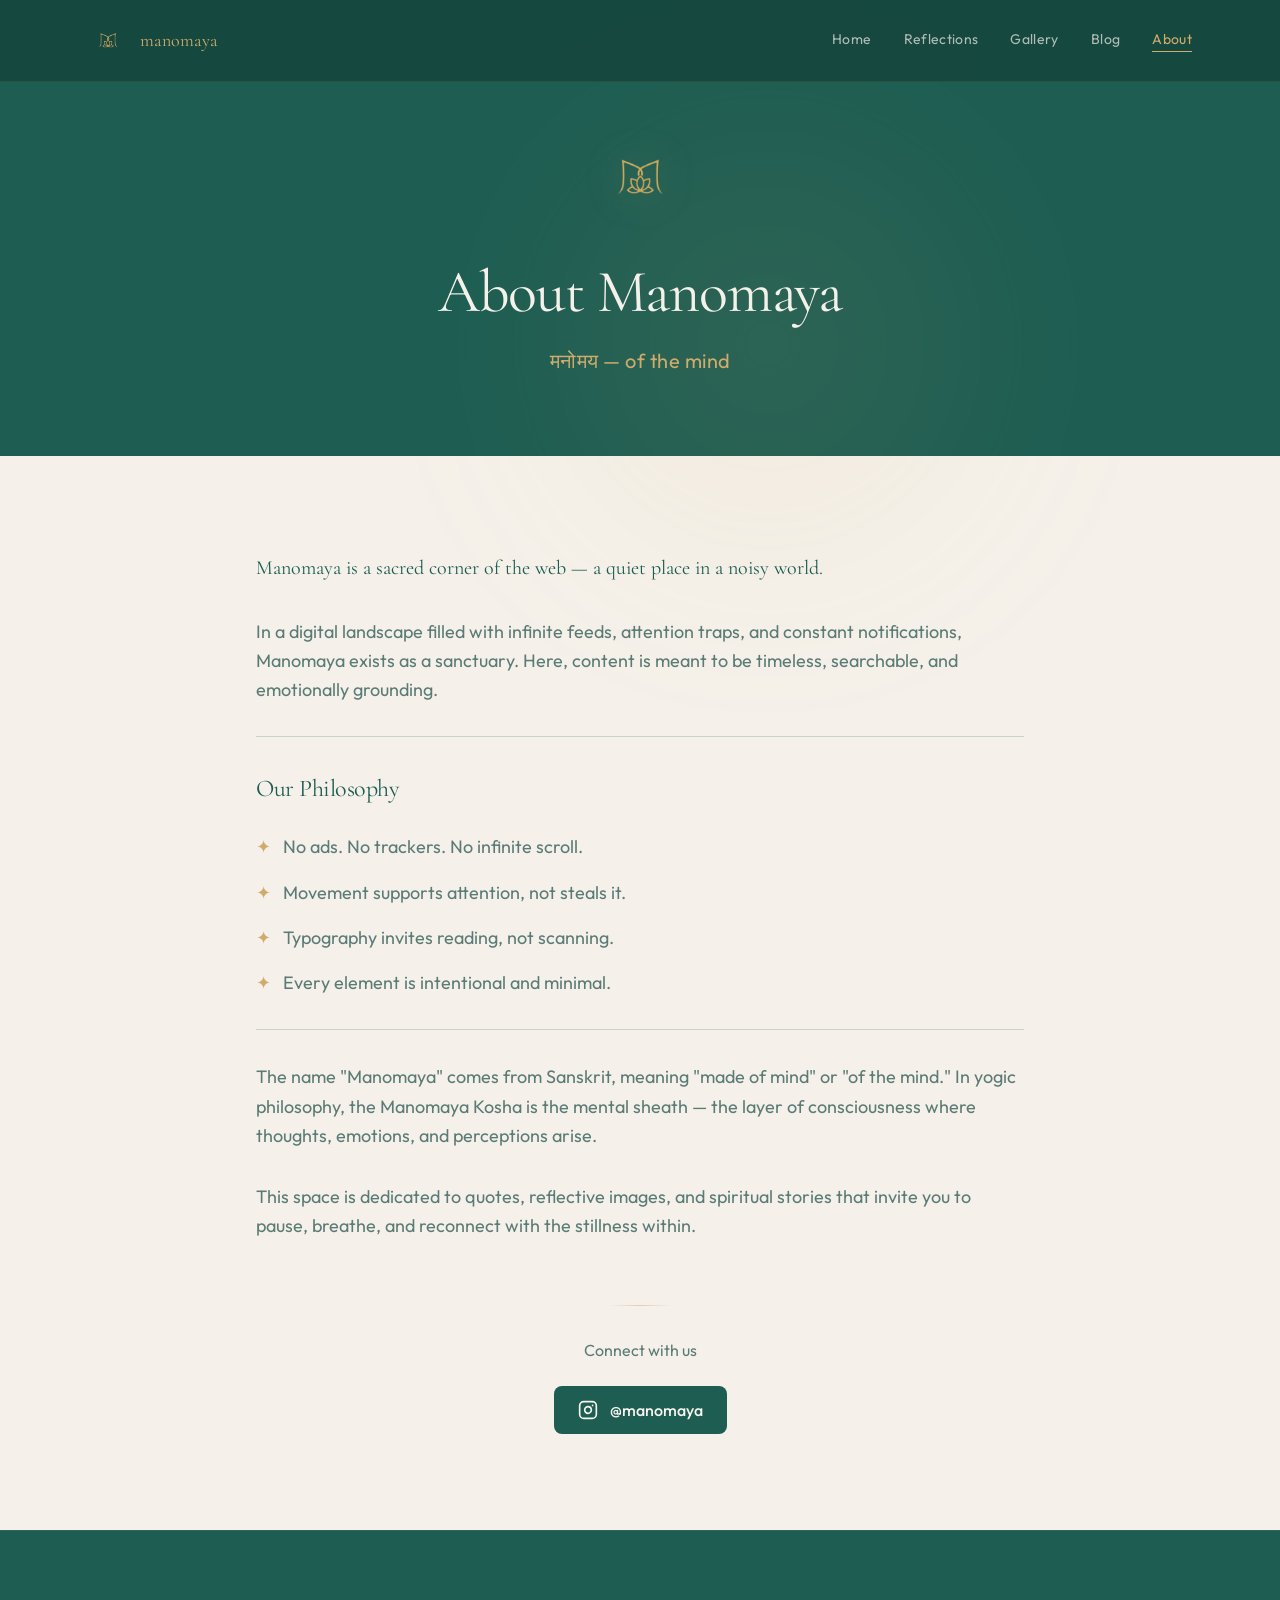
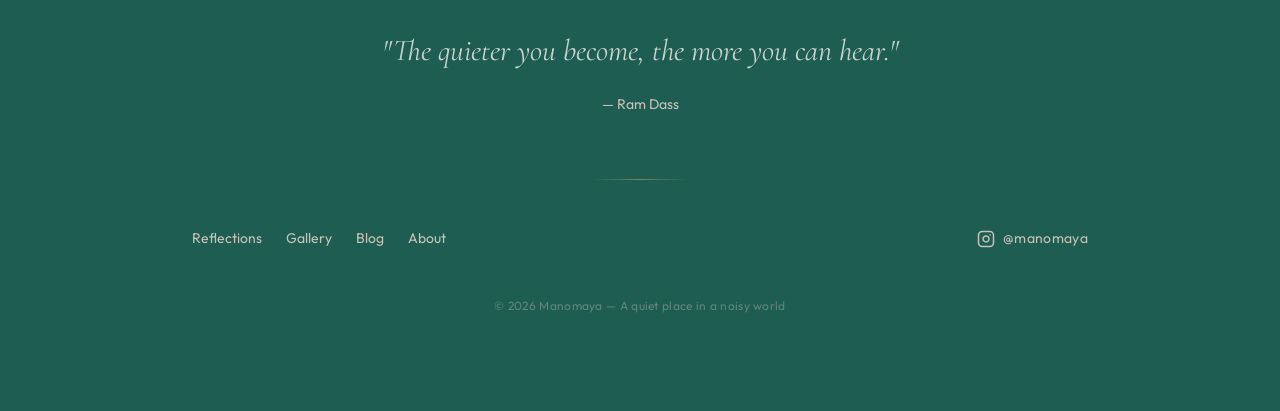
==== about.html @ 0f899a5e "first commit" ====
<!DOCTYPE html>
<html lang="en">
<head>
    <meta charset="UTF-8">
    <meta name="viewport" content="width=device-width, initial-scale=1.0">
    <title>About Manomaya — Spiritual Wisdom & Mindfulness</title>
    <meta name="description" content="Learn about Manomaya, a sacred digital sanctuary for spiritual quotes, mindfulness practices, and contemplative wisdom. No ads, no trackers — just stillness and inner peace.">
    <meta name="keywords" content="about manomaya, spiritual sanctuary, contemplative wisdom, ad-free blog, minimalism, digital sanctuary">
    <meta name="robots" content="index, follow">
    <link rel="canonical" href="https://manomaya.lovable.app/about.html">

    <meta property="og:title" content="About Manomaya — Spiritual Wisdom & Mindfulness">
    <meta property="og:description" content="Learn about Manomaya, a sacred digital sanctuary for spiritual quotes, mindfulness practices, and contemplative wisdom.">
    <meta property="og:type" content="article">
    <meta property="og:url" content="https://manomaya.lovable.app/about.html">
    <meta property="og:image" content="https://manomaya.lovable.app/assets/gallery-5.jpg">
    <meta name="twitter:card" content="summary_large_image">
    <link rel="stylesheet" href="style.css">
    
    <!-- Preload core fonts for performance -->
    <link rel="preload" href="https://fonts.googleapis.com/css2?family=Cormorant+Garamond:ital,wght@0,400;0,500;1,400;1,500&family=Outfit:wght@300;400;500&display=swap" as="style">
    <!-- Google Fonts -->
    <link rel="preconnect" href="https://fonts.googleapis.com">
    <link rel="preconnect" href="https://fonts.gstatic.com" crossorigin>
    <link href="https://fonts.googleapis.com/css2?family=Cormorant+Garamond:ital,wght@0,300;0,400;0,500;0,600;1,300;1,400;1,500&family=Outfit:wght@300;400;500&display=swap" rel="stylesheet">
</head>
<body>
    <!-- Navbar -->
    <nav class="navbar">
        <div class="nav-container">
            <a href="index.html" class="logo-link group">
                <img src="assets/manomaya-logo.png" alt="Manomaya Logo" class="logo-img" fetchpriority="high">
                <span class="logo-text">manomaya</span>
            </a>
            
            <div class="desktop-nav">
                <a href="index.html" class="nav-link">Home</a>
                <a href="reflections.html" class="nav-link">Reflections</a>
                <a href="gallery.html" class="nav-link">Gallery</a>
                <a href="blog.html" class="nav-link">Blog</a>
                <a href="about.html" class="nav-link active">About</a>
            </div>

            <button class="mobile-menu-btn" aria-label="Toggle menu">
                <svg xmlns="http://www.w3.org/2000/svg" width="24" height="24" viewBox="0 0 24 24" fill="none" stroke="currentColor" stroke-width="2" stroke-linecap="round" stroke-linejoin="round" class="menu-icon"><line x1="4" x2="20" y1="12" y2="12"/><line x1="4" x2="20" y1="6" y2="6"/><line x1="4" x2="20" y1="18" y2="18"/></svg>
                <svg xmlns="http://www.w3.org/2000/svg" width="24" height="24" viewBox="0 0 24 24" fill="none" stroke="currentColor" stroke-width="2" stroke-linecap="round" stroke-linejoin="round" class="close-icon hidden"><path d="M18 6 6 18"/><path d="m6 6 12 12"/></svg>
            </button>
        </div>
        
        <!-- Mobile Nav -->
        <div class="mobile-nav">
            <div class="mobile-nav-content">
                <a href="index.html" class="mobile-nav-link">Home</a>
                <a href="reflections.html" class="mobile-nav-link">Reflections</a>
                <a href="gallery.html" class="mobile-nav-link">Gallery</a>
                <a href="blog.html" class="mobile-nav-link">Blog</a>
                <a href="about.html" class="mobile-nav-link active">About</a>
            </div>
        </div>
    </nav>

    <main>
        <!-- Hero - Teal section -->
        <section class="section-teal pt-32 pb-20 px-6 relative overflow-hidden">
            <!-- Background decoration -->
            <div class="absolute inset-0 opacity-10 pointer-events-none">
                <div class="about-hero-glow"></div>
            </div>

            <div class="max-w-4xl mx-auto relative z-10 text-center">
                <div class="fade-in-up">
                    <img src="assets/manomaya-logo.png" alt="Manomaya" class="w-24 h-24 mx-auto glow-soft mb-8 object-contain">
                    <h1 class="text-4xl md-text-6xl font-serif text-foreground mb-6">About Manomaya</h1>
                    <p class="text-xl text-gold font-sans tracking-wide">मनोमय — of the mind</p>
                </div>
            </div>
        </section>

        <!-- Content - Cream section -->
        <section class="section-cream py-24 px-6">
            <div class="max-w-3xl mx-auto scroll-anim">
                <div class="prose text-soft-gray leading-relaxed space-y-8">
                    <p class="text-xl text-teal-deep font-serif">
                        Manomaya is a sacred corner of the web — a quiet place in a noisy world.
                    </p>

                    <p>
                        In a digital landscape filled with infinite feeds, attention traps, and 
                        constant notifications, Manomaya exists as a sanctuary. Here, content is 
                        meant to be timeless, searchable, and emotionally grounding.
                    </p>

                    <div class="py-8 border-y border-teal-20">
                        <h2 class="text-2xl font-serif text-teal-deep mb-6">Our Philosophy</h2>
                        <ul class="space-y-4 text-soft-gray list-none">
                            <li class="flex items-start gap-3">
                                <span class="text-gold">✦</span>
                                <span>No ads. No trackers. No infinite scroll.</span>
                            </li>
                            <li class="flex items-start gap-3">
                                <span class="text-gold">✦</span>
                                <span>Movement supports attention, not steals it.</span>
                            </li>
                            <li class="flex items-start gap-3">
                                <span class="text-gold">✦</span>
                                <span>Typography invites reading, not scanning.</span>
                            </li>
                            <li class="flex items-start gap-3">
                                <span class="text-gold">✦</span>
                                <span>Every element is intentional and minimal.</span>
                            </li>
                        </ul>
                    </div>

                    <p>
                        The name "Manomaya" comes from Sanskrit, meaning "made of mind" or 
                        "of the mind." In yogic philosophy, the Manomaya Kosha is the mental 
                        sheath — the layer of consciousness where thoughts, emotions, and 
                        perceptions arise.
                    </p>

                    <p>
                        This space is dedicated to quotes, reflective images, and spiritual 
                        stories that invite you to pause, breathe, and reconnect with the 
                        stillness within.
                    </p>
                </div>

                <!-- Instagram CTA -->
                <div class="mt-16 text-center scroll-anim">
                    <div class="divider-gold w-16 mx-auto mb-8"></div>
                    <p class="text-soft-gray mb-6">Connect with us</p>
                    <a href="https://www.instagram.com/manomaya/" target="_blank" class="instagram-btn">
                        <svg xmlns="http://www.w3.org/2000/svg" width="20" height="20" viewBox="0 0 24 24" fill="none" stroke="currentColor" stroke-width="2" stroke-linecap="round" stroke-linejoin="round"><rect width="20" height="20" x="2" y="2" rx="5" ry="5"/><path d="M16 11.37A4 4 0 1 1 12.63 8 4 4 0 0 1 16 11.37z"/><line x1="17.5" x2="17.51" y1="6.5" y2="6.5"/></svg>
                        <span>@manomaya</span>
                    </a>
                </div>
            </div>
        </section>
    </main>

    <!-- Footer -->
    <footer class="footer py-24 px-6">
        <div class="max-w-4xl mx-auto">
            <div class="footer-quote-section mb-16 text-center scroll-anim">
                <blockquote class="footer-quote mb-4">"The quieter you become, the more you can hear."</blockquote>
                <cite class="footer-cite">— Ram Dass</cite>
            </div>

            <div class="divider-gold w-24 mx-auto mb-12"></div>

            <div class="footer-links-section scroll-anim flex-between mb-12">
                <div class="footer-nav">
                    <a href="reflections.html" class="footer-link">Reflections</a>
                    <a href="gallery.html" class="footer-link">Gallery</a>
                    <a href="blog.html" class="footer-link">Blog</a>
                    <a href="about.html" class="footer-link">About</a>
                </div>

                <a href="https://www.instagram.com/manomaya/" target="_blank" class="footer-social group">
                    <svg xmlns="http://www.w3.org/2000/svg" width="18" height="18" viewBox="0 0 24 24" fill="none" stroke="currentColor" stroke-width="2" stroke-linecap="round" stroke-linejoin="round"><rect width="20" height="20" x="2" y="2" rx="5" ry="5"/><path d="M16 11.37A4 4 0 1 1 12.63 8 4 4 0 0 1 16 11.37z"/><line x1="17.5" x2="17.51" y1="6.5" y2="6.5"/></svg>
                    <span>@manomaya</span>
                </a>
            </div>

            <p class="footer-copyright text-center scroll-anim">
                © <span id="currentYear"></span> Manomaya — A quiet place in a noisy world
            </p>
        </div>
    </footer>

    <script src="script.js" defer></script>
</body>
</html>
---- style.css ----
:root {
  /* Core Colors */
  --teal-deep: hsl(170, 52%, 24%);
  --teal-darker: hsl(170, 52%, 18%);
  
  --gold: hsl(38, 52%, 62%);
  
  --background: hsl(170, 52%, 24%);
  --foreground: hsl(40, 30%, 94%);
  
  --muted-foreground: hsl(40, 15%, 75%);
  --soft-gray: hsl(170, 15%, 42%);
  
  --cream: hsl(40, 40%, 95%);
  --cream-warm: hsl(35, 35%, 94%);
  
  --border-gold-10: hsla(38, 52%, 62%, 0.1);
  --border-gold-20: hsla(38, 52%, 62%, 0.2);
  --border-gold-30: hsla(38, 52%, 62%, 0.3);

  /* Typography */
  --font-serif: 'Cormorant Garamond', Georgia, serif;
  --font-sans: 'Outfit', system-ui, sans-serif;
  
  /* Shadows */
  --shadow-glow: 0 0 80px -20px hsla(38, 52%, 62%, 0.4);
}

* {
  box-sizing: border-box;
  margin: 0;
  padding: 0;
}

html {
  scroll-behavior: smooth;
}

body {
  background-color: var(--background);
  color: var(--foreground);
  font-family: var(--font-sans);
  -webkit-font-smoothing: antialiased;
  line-height: 1.5;
  overflow-x: hidden;
}

a {
  text-decoration: none;
  color: inherit;
}

h1, h2, h3, h4, h5, h6 {
  font-family: var(--font-serif);
  font-weight: 400;
  letter-spacing: -0.02em;
}

::selection {
  background: hsla(38, 52%, 62%, 0.35);
  color: var(--foreground);
}

/* Utilities */
.hidden { display: none !important; }
.py-24 { padding-top: 6rem; padding-bottom: 6rem; }
.py-20 { padding-top: 5rem; padding-bottom: 5rem; }
.px-6 { padding-left: 1.5rem; padding-right: 1.5rem; }
.mx-auto { margin-left: auto; margin-right: auto; }
.mt-2 { margin-top: 0.5rem; }
.mt-4 { margin-top: 1rem; }
.mb-2 { margin-bottom: 0.5rem; }
.mb-3 { margin-bottom: 0.75rem; }
.mb-4 { margin-bottom: 1rem; }
.mb-6 { margin-bottom: 1.5rem; }
.mb-8 { margin-bottom: 2rem; }
.mb-10 { margin-bottom: 2.5rem; }
.mb-12 { margin-bottom: 3rem; }
.mb-16 { margin-bottom: 4rem; }
.my-16 { margin-top: 4rem; margin-bottom: 4rem; }
.mx-2 { margin-left: 0.5rem; margin-right: 0.5rem; }
.max-w-3xl { max-width: 48rem; }
.max-w-4xl { max-width: 56rem; }
.max-w-5xl { max-width: 64rem; }
.text-center { text-align: center; }
.text-justify { text-align: justify; }
.w-8 { width: 2rem; }
.w-24 { width: 6rem; }
.w-full { width: 100%; }

.text-4xl { font-size: 2.25rem; line-height: 2.5rem; }
.text-muted-foreground { color: var(--muted-foreground); }
@media (min-width: 768px) {
  .text-4xl { font-size: 3rem; line-height: 1.1; }
  .md-text-5xl { font-size: 3rem; line-height: 1.1; }
}

/* Flex Layout Utilities */
.flex { display: flex; }
.flex-col { display: flex; flex-direction: column; }
.sm-flex-row { display: flex; flex-direction: column; }
@media (min-width: 640px) {
  .sm-flex-row { flex-direction: row; }
}
.gap-2 { gap: 0.5rem; }
.gap-4 { gap: 1rem; }
.gap-6 { gap: 1.5rem; }
.gap-8 { gap: 2rem; }
.flex-1 { flex: 1 1 0%; }
.items-center { align-items: center; }
.justify-between { justify-content: space-between; }
.justify-center { justify-content: center; }

/* Navigation */
.navbar {
  position: fixed;
  top: 0; left: 0; right: 0;
  z-index: 50;
  background-color: hsla(170, 52%, 18%, 0.9);
  backdrop-filter: blur(12px);
  -webkit-backdrop-filter: blur(12px);
  border-bottom: 1px solid var(--border-gold-10);
  transition: transform 0.3s ease;
}

.nav-container {
  max-width: 72rem;
  margin: 0 auto;
  padding: 0 1.5rem;
  height: 4rem;
  display: flex;
  align-items: center;
  justify-content: space-between;
}
@media (min-width: 768px) {
  .nav-container { height: 5rem; }
}

.logo-link {
  display: flex;
  align-items: center;
  gap: 0.75rem;
}

.logo-link:hover .logo-img {
  transform: scale(1.05);
}

.logo-img {
  width: 2.5rem;
  height: 2.5rem;
  object-fit: contain;
  transition: transform 0.5s ease;
}

.logo-text {
  font-size: 1.125rem;
  font-family: var(--font-serif);
  color: var(--gold);
  display: none;
}
@media (min-width: 640px) {
  .logo-text { display: block; }
}

.desktop-nav {
  display: none;
  align-items: center;
  gap: 2rem;
}
@media (min-width: 768px) {
  .desktop-nav { display: flex; }
}

.nav-link {
  font-size: 0.875rem;
  letter-spacing: 0.025em;
  color: hsla(40, 30%, 94%, 0.7);
  transition: color 0.3s ease;
  position: relative;
  padding-bottom: 2px;
}

.nav-link:hover, .nav-link.active {
  color: var(--foreground);
}
.nav-link.active {
  color: var(--gold);
}

.nav-link::after {
  content: '';
  position: absolute;
  bottom: 0;
  left: 0;
  width: 100%;
  height: 1px;
  background: var(--gold);
  transform: scaleX(0);
  transform-origin: right;
  transition: transform 0.4s cubic-bezier(0.4, 0, 0.2, 1);
}

.nav-link:hover::after, .nav-link.active::after {
  transform: scaleX(1);
  transform-origin: left;
}

.mobile-menu-btn {
  display: block;
  background: none;
  border: none;
  color: hsla(40, 30%, 94%, 0.8);
  cursor: pointer;
  padding: 0.5rem;
  transition: color 0.3s ease;
}
.mobile-menu-btn:hover { color: var(--gold); }
@media (min-width: 768px) {
  .mobile-menu-btn { display: none; }
}

.mobile-nav {
  background-color: hsla(170, 52%, 18%, 0.95);
  backdrop-filter: blur(12px);
  -webkit-backdrop-filter: blur(12px);
  border-top: 1px solid var(--border-gold-10);
  overflow: hidden;
  transition: max-height 0.4s cubic-bezier(0.4, 0, 0.2, 1), opacity 0.3s ease;
  max-height: 0;
  opacity: 0;
}
.mobile-nav.open {
  max-height: 400px;
  opacity: 1;
}

.mobile-nav-content {
  padding: 1.5rem;
  display: flex;
  flex-direction: column;
  gap: 1rem;
}

.mobile-nav-link {
  font-family: var(--font-serif);
  font-size: 1.125rem;
  color: hsla(40, 30%, 94%, 0.7);
  transition: color 0.3s ease, transform 0.3s ease;
  display: block;
  transform: translateX(-10px);
  opacity: 0;
}
.mobile-nav.open .mobile-nav-link {
  transform: translateX(0);
  opacity: 1;
}
.mobile-nav-link.active { color: var(--gold); }

/* Stagger transition delays for mobile links */
.mobile-nav.open .mobile-nav-link:nth-child(1) { transition-delay: 0.1s; }
.mobile-nav.open .mobile-nav-link:nth-child(2) { transition-delay: 0.15s; }
.mobile-nav.open .mobile-nav-link:nth-child(3) { transition-delay: 0.2s; }
.mobile-nav.open .mobile-nav-link:nth-child(4) { transition-delay: 0.25s; }
.mobile-nav.open .mobile-nav-link:nth-child(5) { transition-delay: 0.3s; }

/* Hero Section */
.hero {
  min-height: 100vh;
  display: flex;
  flex-direction: column;
  align-items: center;
  justify-content: center;
  padding: 5rem 1.5rem 4rem;
  position: relative;
  overflow: hidden;
}

.hero-bg {
  position: absolute;
  inset: 0;
  background: linear-gradient(to bottom, var(--teal-darker), var(--background), var(--background));
  pointer-events: none;
}

.hero-orb {
  position: absolute;
  top: 33.333%; left: 50%;
  transform: translate(-50%, -50%);
  width: 600px; height: 600px;
  border-radius: 50%;
  background: radial-gradient(circle, hsla(38, 52%, 62%, 0.3) 0%, transparent 70%);
  filter: blur(100px);
  pointer-events: none;
  opacity: 0;
}

.hero-content {
  position: relative;
  z-index: 10;
  text-align: center;
  max-width: 48rem;
  width: 100%;
}

.hero-logo-container {
  position: relative;
  margin-bottom: 2.5rem;
}

.hero-logo-glow {
  position: absolute;
  inset: 0;
  filter: blur(24px);
  opacity: 0.3;
  background-color: var(--gold);
  border-radius: 50%;
  transform: scale(1.25);
  animation: pulse-glow 3s infinite alternate;
}
@keyframes pulse-glow {
  0% { transform: scale(1.2); opacity: 0.2; }
  100% { transform: scale(1.3); opacity: 0.4; }
}

.hero-logo-wrapper {
  position: relative;
  width: 9rem; height: 9rem;
  margin: 0 auto;
  border-radius: 50%;
  overflow: hidden;
  background-color: hsla(170, 52%, 24%, 0.8);
  backdrop-filter: blur(4px);
  -webkit-backdrop-filter: blur(4px);
  border: 1px solid var(--border-gold-20);
  box-shadow: 0 10px 15px -3px rgba(0,0,0,0.1), 0 4px 6px -2px rgba(0,0,0,0.05);
}
@media (min-width: 768px) {
  .hero-logo-wrapper { width: 12rem; height: 12rem; }
}

.hero-img {
  width: 100%; height: 100%;
  object-fit: cover;
}

.float {
  animation: float 8s ease-in-out infinite;
}
@keyframes float {
  0%, 100% { transform: translateY(0); }
  50% { transform: translateY(-12px); }
}

.hero-title {
  font-size: 3rem;
  line-height: 1;
  color: var(--foreground);
  margin-bottom: 1.5rem;
}
@media (min-width: 768px) {
  .hero-title { font-size: 4.5rem; }
}

.hero-tagline {
  font-size: 1.25rem;
  color: var(--gold);
  font-weight: 300;
  letter-spacing: 0.025em;
  margin-bottom: 2rem;
}
@media (min-width: 768px) {
  .hero-tagline { font-size: 1.5rem; }
}

.hero-desc {
  color: var(--muted-foreground);
  line-height: 1.625;
  max-width: 36rem;
  margin: 0 auto 3rem;
}

.divider-gold {
  background: linear-gradient(90deg, transparent, hsla(38, 52%, 62%, 0.5), transparent);
  height: 1px;
  transform-origin: center;
}

.hero-sanskrit {
  font-size: 0.875rem;
  letter-spacing: 0.2em;
  color: hsla(38, 52%, 62%, 0.6);
  text-transform: uppercase;
  font-family: var(--font-sans);
}

.scroll-indicator {
  position: absolute;
  bottom: 2rem;
  left: 50%;
  transform: translateX(-50%);
}

.scroll-bounce {
  display: flex;
  flex-direction: column;
  align-items: center;
  gap: 0.5rem;
  animation: bounce 2.5s infinite ease-in-out;
}
@keyframes bounce {
  0%, 100% { transform: translateY(0); }
  50% { transform: translateY(10px); }
}

.scroll-text {
  font-size: 0.75rem;
  letter-spacing: 0.1em;
  color: hsla(40, 15%, 75%, 0.6);
  text-transform: uppercase;
}
.scroll-line {
  width: 1px; height: 2.5rem;
  background: linear-gradient(to bottom, hsla(38, 52%, 62%, 0.4), transparent);
}

/* Daily Reflection Section */
.section-teal {
  background-color: var(--teal-deep);
  color: var(--foreground);
}

.reflection-header {
  display: flex;
  align-items: center;
  justify-content: center;
  gap: 0.5rem;
}

.sparkle {
  color: hsla(38, 52%, 62%, 0.6);
}

.reflection-label {
  font-size: 0.75rem;
  text-transform: uppercase;
  letter-spacing: 0.1em;
  color: hsla(38, 52%, 62%, 0.6);
}

.reflection-quote {
  font-family: var(--font-serif);
  font-size: 1.5rem;
  color: var(--foreground);
  line-height: 1.625;
  font-style: italic;
}
@media (min-width: 768px) {
  .reflection-quote { font-size: 2.25rem; }
}

.reflection-desc {
  color: var(--muted-foreground);
  line-height: 1.625;
  max-width: 36rem;
  margin-left: auto;
  margin-right: auto;
}

.reflection-author {
  display: flex;
  align-items: center;
  justify-content: center;
  gap: 1rem;
}

.divider-gold-solid {
  background-color: hsla(38, 52%, 62%, 0.4);
  height: 1px;
}

.author-name {
  color: var(--gold);
  font-size: 0.875rem;
  font-weight: 500;
}

/* Featured Content */
.section-cream {
  background-color: var(--cream-warm);
  color: hsla(0, 0%, 17%, 1);
}

.featured-title {
  font-size: 2.25rem;
  color: var(--teal-deep);
  font-family: var(--font-serif);
}
@media (min-width: 768px) {
  .featured-title { font-size: 3rem; }
}

.featured-desc {
  color: var(--soft-gray);
  max-width: 36rem;
  margin: 0 auto;
}

.grid-3 {
  display: grid;
  gap: 1.5rem;
}
@media (min-width: 768px) {
  .grid-3 {
    grid-template-columns: repeat(3, minmax(0, 1fr));
    gap: 2rem;
  }
}

.feature-card-link {
  display: block;
  height: 100%;
}

.feature-card {
  height: 100%;
  padding: 2rem;
  background-color: var(--cream);
  border: 1px solid hsla(170, 52%, 24%, 0.1);
  border-radius: 0.5rem;
  transition: all 0.5s cubic-bezier(0.4, 0, 0.2, 1);
}
@media (min-width: 768px) {
  .feature-card { padding: 2.5rem; }
}

.feature-card-link:hover .feature-card {
  border-color: hsla(38, 52%, 62%, 0.3);
  box-shadow: 0 10px 15px -3px rgba(0,0,0,0.1);
  transform: translateY(-4px);
}

.feature-icon {
  font-size: 2.25rem;
  display: block;
}

.feature-card-title {
  font-size: 1.5rem;
  color: var(--teal-deep);
  transition: color 0.3s ease;
  font-family: var(--font-serif);
}
.feature-card-link:hover .feature-card-title {
  color: var(--gold);
}

.feature-card-desc {
  color: var(--soft-gray);
  line-height: 1.625;
}

.feature-card-action {
  display: inline-flex;
  align-items: center;
  gap: 0.5rem;
  font-size: 0.875rem;
  color: hsla(170, 52%, 24%, 0.7);
  transition: color 0.3s ease;
}

.feature-card-link:hover .feature-card-action {
  color: var(--gold);
}

.arrow-icon {
  transition: transform 0.3s ease;
}
.feature-card-link:hover .arrow-icon {
  transform: translateX(4px);
}

/* Footer */
.footer {
  background-color: var(--teal-deep);
  border-top-color: var(--border-gold-10);
  border-top-width: 1px;
  border-top-style: solid;
}

.footer-quote {
  font-family: var(--font-serif);
  font-size: 1.5rem;
  color: hsla(40, 30%, 94%, 0.8);
  font-style: italic;
  line-height: 1.625;
}
@media (min-width: 768px) {
  .footer-quote { font-size: 1.875rem; }
}

.footer-cite {
  color: var(--muted-foreground);
  font-size: 0.875rem;
  font-style: normal;
}

.flex-between {
  display: flex;
  flex-direction: column;
  align-items: center;
  justify-content: space-between;
  gap: 2rem;
}
@media (min-width: 768px) {
  .flex-between { flex-direction: row; }
}

.footer-nav {
  display: flex;
  flex-wrap: wrap;
  justify-content: center;
  gap: 1.5rem;
}

.footer-link {
  font-size: 0.875rem;
  color: var(--muted-foreground);
  transition: color 0.3s ease;
}
.footer-link:hover { color: var(--gold); }

.footer-social {
  display: inline-flex;
  align-items: center;
  gap: 0.5rem;
  color: var(--muted-foreground);
  transition: color 0.3s ease;
  font-size: 0.875rem;
  letter-spacing: 0.025em;
}
.footer-social:hover { color: var(--gold); }

.footer-copyright {
  font-size: 0.75rem;
  color: hsla(40, 15%, 75%, 0.4);
  letter-spacing: 0.025em;
  margin-top: 3rem;
}

/* Animations */
.fade-in {
  opacity: 0;
  animation: fadeIn 1s ease-out forwards;
}
.hero-orb.fade-in {
  animation: fadeInOrb 2s ease-out forwards;
}

.fade-in-up {
  opacity: 0;
  transform: translateY(20px);
  animation: fadeInUp 1s ease-out forwards;
}
.expand-x {
  transform: scaleX(0);
  animation: expandX 1.2s ease-out forwards;
}

@keyframes fadeIn {
  to { opacity: 1; }
}
@keyframes fadeInOrb {
  to { opacity: 0.15; }
}
@keyframes fadeInUp {
  to { opacity: 1; transform: translateY(0); }
}
@keyframes expandX {
  to { transform: scaleX(1); }
}

/* Scroll Animations */
.scroll-anim {
  opacity: 0;
  transform: translateY(30px);
  transition: opacity 0.8s ease-out, transform 0.8s ease-out;
}
.scroll-anim.in-view {
  opacity: 1;
  transform: translateY(0);
}

.stagger-1 { transition-delay: 0.1s; }
.stagger-2 { transition-delay: 0.25s; }
.stagger-3 { transition-delay: 0.4s; }

/* Feed Styles */
.max-w-750 { max-width: 46.875rem; }
.search-container {
  position: relative;
  display: flex;
  align-items: center;
}
.search-icon {
  position: absolute;
  left: 0.75rem;
  top: 50%;
  transform: translateY(-50%);
  color: var(--muted-foreground);
}
.search-input {
  width: 100%;
  padding: 0.5rem 0.5rem 0.5rem 2.5rem;
  height: 2.5rem;
  border-radius: 0.375rem;
  border: 1px solid var(--border-gold-20);
  background: hsla(170, 52%, 24%, 0.5);
  color: var(--foreground);
  font-family: var(--font-sans);
  font-size: 0.875rem;
  outline: none;
  transition: border-color 0.2s;
}
.search-input:focus { border-color: var(--gold); }
.filter-buttons {
  display: flex;
  gap: 0.5rem;
}
.filter-btn {
  padding: 0.25rem 0.75rem;
  font-size: 0.875rem;
  border-radius: 0.375rem;
  border: 1px solid var(--border-gold-20);
  background: transparent;
  color: var(--foreground);
  cursor: pointer;
  transition: all 0.2s;
  font-family: inherit;
}
.filter-btn.active, .filter-btn:hover {
  background: var(--foreground);
  color: var(--teal-deep);
}

.feed-card {
  background-color: hsla(170, 50%, 20%, 0.4);
  border: 1px solid var(--border-gold-10);
  border-radius: 0.75rem;
  padding: 1.25rem;
}
@media (min-width: 768px) { .feed-card { padding: 2rem; } }
.max-w-700 { max-width: 43.75rem; margin: 0 auto; }
.feed-label {
  font-size: 0.6875rem;
  text-transform: uppercase;
  letter-spacing: 0.15em;
  color: hsla(40, 15%, 75%, 0.5);
  font-weight: 500;
}
.feed-title {
  font-family: var(--font-serif);
  font-size: 1.25rem;
  color: var(--foreground);
  line-height: 1.25;
}
@media (min-width: 768px) { .feed-title { font-size: 1.5rem; } }
.feed-quote { font-size: 0.875rem; }
@media (min-width: 768px) { .feed-quote { font-size: 1rem; } }
.feed-body {
  color: hsla(40, 30%, 94%, 0.8);
  font-size: 0.9375rem;
  line-height: 1.7;
}
.feed-footer { border-top: 1px solid var(--border-gold-10); display: flex; justify-content: space-between; align-items: center; }
.action-btn { background: none; border: none; cursor: pointer; display: flex; align-items: center; justify-content: center; width: 1.75rem; height: 1.75rem; border-radius: 0.375rem; transition: background 0.2s, color 0.2s; }
.action-btn:hover { background: hsla(170, 50%, 20%, 0.6); color: var(--foreground); }

/* Gallery Styles */
.gallery-grid {
  display: grid;
  gap: 1.5rem;
}
@media (min-width: 640px) {
  .gallery-grid { grid-template-columns: repeat(2, minmax(0, 1fr)); gap: 2rem; }
}
.gallery-item { cursor: pointer; }
.gallery-card {
  position: relative;
  overflow: hidden;
  border-radius: 0.5rem;
  box-shadow: 0 4px 24px -8px rgba(0, 0, 0, 0.3);
}
.gallery-img {
  width: 100%;
  aspect-ratio: 1 / 1;
  object-fit: cover;
  transition: transform 0.7s ease;
}
.gallery-card:hover .gallery-img { transform: scale(1.05); }
.gallery-overlay {
  position: absolute;
  inset: 0;
  background: linear-gradient(to top, hsla(170, 52%, 18%, 0.8), transparent, transparent);
  opacity: 0;
  transition: opacity 0.5s ease;
}
.gallery-card:hover .gallery-overlay { opacity: 1; }
.gallery-caption-container {
  position: absolute;
  bottom: 0; left: 0; right: 0;
  padding: 1.5rem;
  transform: translateY(1rem);
  opacity: 0;
  transition: transform 0.5s ease, opacity 0.5s ease;
}
.gallery-card:hover .gallery-caption-container {
  transform: translateY(0);
  opacity: 1;
}
.gallery-caption {
  color: var(--cream);
  font-size: 0.875rem;
  font-weight: 300;
  letter-spacing: 0.025em;
}

/* Lightbox */
.lightbox {
  position: fixed;
  inset: 0;
  z-index: 50;
  background: hsla(170, 52%, 18%, 0.95);
  backdrop-filter: blur(12px);
  -webkit-backdrop-filter: blur(12px);
  display: flex;
  align-items: center;
  justify-content: center;
  padding: 1.5rem;
  animation: fadeIn 0.3s ease-out;
}
.lightbox-close {
  position: absolute;
  top: 1.5rem;
  right: 1.5rem;
  background: none;
  border: none;
  color: hsla(40, 30%, 94%, 0.6);
  cursor: pointer;
  transition: color 0.3s ease;
  z-index: 60;
}
.lightbox-close:hover { color: var(--gold); }
.lightbox-content {
  max-width: 56rem;
  max-height: 80vh;
  display: flex;
  flex-direction: column;
  animation: scaleIn 0.3s ease-out;
}
.lightbox-content img {
  width: 100%;
  height: 100%;
  max-height: 75vh;
  object-fit: contain;
  border-radius: 0.5rem;
}
.lightbox-caption-text {
  text-align: center;
  color: var(--cream-muted);
  margin-top: 1rem;
  font-size: 0.875rem;
  letter-spacing: 0.025em;
}

@keyframes scaleIn {
  from { opacity: 0; transform: scale(0.9); }
  to { opacity: 1; transform: scale(1); }
}

/* About Page Specific Styles */
.about-hero-glow {
  position: absolute;
  top: 33.333%;
  right: 25%;
  width: 24rem;
  height: 24rem;
  border-radius: 50%;
  background-color: var(--gold);
  filter: blur(120px);
}
.prose { font-size: 1.125rem; }
.prose p { margin-bottom: 1.5rem; }
.border-y { border-top: 1px solid var(--border-gold-20); border-bottom: 1px solid var(--border-gold-20); }
.border-teal-20 { border-color: hsla(170, 52%, 24%, 0.2); }
.instagram-btn {
  display: inline-flex;
  align-items: center;
  gap: 0.75rem;
  padding: 0.75rem 1.5rem;
  background-color: var(--teal-deep);
  color: var(--cream);
  border-radius: 0.5rem;
  transition: all 0.3s ease;
  font-weight: 500;
}
.instagram-btn:hover {
  background-color: var(--teal-darker);
  transform: scale(1.05);
}
.pt-32 { padding-top: 8rem; }
.pb-20 { padding-bottom: 5rem; }
.border-gold-top { border-top: 1px solid var(--border-gold-10); }
.text-lg { font-size: 1.125rem; }

/* Additional Layout and Spacing Utilities */
.min-h-screen { min-height: 100vh; }
.pb-8 { padding-bottom: 2rem; }
.pb-12 { padding-bottom: 3rem; }
.pb-16 { padding-bottom: 4rem; }
.pb-24 { padding-bottom: 6rem; }
.py-8 { padding-top: 2rem; padding-bottom: 2rem; }
.mt-2 { margin-top: 0.5rem; }
.mt-8 { margin-top: 2rem; }
.mt-16 { margin-top: 4rem; }
.pt-4 { padding-top: 1rem; }
.space-y-3 > * + * { margin-top: 0.75rem; }
.space-y-4 > * + * { margin-top: 1rem; }
.space-y-8 > * + * { margin-top: 2rem; }
.space-y-10 > * + * { margin-top: 2.5rem; }
.max-w-6xl { max-width: 72rem; }
.w-16 { width: 4rem; }
.h-24 { height: 6rem; }
.gap-3 { gap: 0.75rem; }
.items-start { align-items: flex-start; }

/* Visual & Positioning Utilities */
.absolute { position: absolute; }
.relative { position: relative; }
.inset-0 { top: 0; right: 0; bottom: 0; left: 0; }
.opacity-10 { opacity: 0.1; }
.pointer-events-none { pointer-events: none; }
.z-10 { z-index: 10; }
.object-contain { object-fit: contain; }
.block { display: block; }
.glow-soft { filter: drop-shadow(0 0 20px hsla(38, 52%, 62%, 0.3)); }
.list-none { list-style-type: none; }

/* Text Utilities */
.text-xs { font-size: 0.75rem; }
.text-xl { font-size: 1.25rem; }
.text-2xl { font-size: 1.5rem; }
.text-4xl { font-size: 2.25rem; }
@media (min-width: 768px) {
  .md-text-6xl { font-size: 3.75rem; line-height: 1; }
}
.font-serif { font-family: var(--font-serif); }
.font-sans { font-family: var(--font-sans); }
.tracking-wide { letter-spacing: 0.025em; }
.leading-relaxed { line-height: 1.625; }

/* Colors */
.text-foreground { color: var(--foreground); }
.text-gold { color: var(--gold); }
.text-teal-deep { color: var(--teal-deep); }
.text-soft-gray { color: var(--soft-gray); }
.text-muted-foreground { color: var(--muted-foreground); }
.text-muted-30 { color: hsla(40, 15%, 75%, 0.3); }
.text-muted-40 { color: hsla(40, 15%, 75%, 0.4); }
.text-muted-50 { color: hsla(40, 15%, 75%, 0.5); }
.bg-background { background-color: var(--background); }
.border-primary-20 { border-color: hsla(170, 52%, 24%, 0.2); }

/* Blog Styles */
.blog-card {
  background-color: hsla(170, 50%, 20%, 0.4);
  border: 1px solid var(--border-gold-10);
  border-radius: 0.75rem;
  overflow: hidden;
  box-shadow: 0 4px 6px -1px rgba(0, 0, 0, 0.1), 0 2px 4px -1px rgba(0, 0, 0, 0.06);
}
@media (min-width: 768px) {
  .blog-card {
    border-radius: 1rem;
  }
}
.blog-img-container {
  width: 100%;
}
.blog-banner-img {
  width: 100%;
  height: auto;
  aspect-ratio: 16 / 9;
  object-fit: cover;
  display: block;
}
.blog-content-container {
  padding: 1.5rem;
}
@media (min-width: 768px) {
  .blog-content-container {
    padding: 2.5rem;
  }
}
.text-justify {
  text-align: justify;
}
.blog-footer {
  display: flex;
  justify-content: space-between;
  align-items: center;
  border-top: 1px solid var(--border-gold-10);
}
.blog-footer-left {
  display: flex;
  align-items: center;
  font-size: 0.875rem;
}
.mx-2 {
  margin-left: 0.5rem;
  margin-right: 0.5rem;
}
.blog-footer-right {
  display: flex;
  align-items: center;
}
.share-btn {
  display: flex;
  align-items: center;
  background: none;
  border: none;
  color: var(--muted-foreground);
  cursor: pointer;
  padding: 0.5rem;
}
.share-btn:hover, .group:hover .group-hover\:text-gold {
  color: var(--gold);
}
.transition-colors {
  transition-property: color, background-color, border-color, text-decoration-color, fill, stroke;
  transition-timing-function: cubic-bezier(0.4, 0, 0.2, 1);
  transition-duration: 300ms;
}
.mr-2 { margin-right: 0.5rem; }
.mr-3 { margin-right: 0.75rem; }
.text-sm { font-size: 0.875rem; }
.font-medium { font-weight: 500; }
.space-y-6 > * + * { margin-top: 1.5rem; }

/* Blog List View Styles */
.blog-summary-card {
  background-color: hsla(170, 50%, 20%, 0.4);
  border: 1px solid var(--border-gold-10);
  border-radius: 0.75rem;
  overflow: hidden;
  display: flex;
  flex-direction: column-reverse;
  transition: all 0.3s ease;
}
@media (min-width: 640px) {
  .blog-summary-card {
    flex-direction: row;
  }
}
.blog-summary-card:hover {
  background-color: hsla(170, 50%, 25%, 0.6);
  border-color: hsla(40, 68%, 71%, 0.3);
  transform: translateY(-2px);
  box-shadow: 0 10px 15px -3px rgba(0,0,0,0.1);
}
.blog-summary-content {
  padding: 1.5rem;
  flex: 1;
}
.blog-card-title {
  margin-top: 0.5rem;
  margin-bottom: 0.5rem;
  transition: color 0.3s ease;
}
.blog-summary-card:hover .blog-card-title {
  color: var(--gold);
}
.feed-desc {
  color: var(--muted-foreground);
  margin-bottom: 1rem;
}
.blog-summary-meta {
  display: flex;
  align-items: center;
  font-size: 0.875rem;
  color: hsla(40, 15%, 75%, 0.6);
}
.blog-read-more {
  display: inline-flex;
  align-items: center;
  margin-left: 0.5rem;
  transition: color 0.3s ease;
}
.blog-summary-card:hover .blog-read-more {
  color: var(--gold);
}
.blog-summary-img-wrapper {
  overflow: hidden;
  border-bottom: 1px solid var(--border-gold-10);
  height: 200px;
}
@media (min-width: 640px) {
  .blog-summary-img-wrapper {
    width: 200px;
    height: auto;
    border-bottom: none;
    border-left: 1px solid var(--border-gold-10);
    flex-shrink: 0;
  }
}
.blog-summary-img {
  width: 100%;
  height: 100%;
  object-fit: cover;
  transition: transform 0.5s ease;
}
.blog-summary-card:hover .blog-summary-img {
  transform: scale(1.05);
}

/* Blog Post Specific Styles */
.blog-post-content {
  color: hsla(40, 30%, 94%, 0.85);
  font-size: 1.125rem;
  line-height: 1.8;
}
.blog-img-container {
  border-radius: 0.75rem;
  overflow: hidden;
  max-height: 500px;
  width: 100%;
}
.blog-post-main-img {
  width: 100%;
  height: 100%;
  object-fit: cover;
  display: block;
}
.share-btn {
  background: transparent;
  border: 1px solid transparent;
  color: var(--muted-foreground);
  display: inline-flex;
  align-items: center;
  justify-content: center;
  padding: 0.5rem 1rem;
  border-radius: 9999px;
  cursor: pointer;
  transition: all 0.3s ease;
}
.share-btn:hover {
  background-color: hsla(170, 52%, 24%, 0.5);
  color: var(--gold);
}
.share-btn:hover .share-icon {
  color: var(--gold);
}

.line-clamp-2 {
  display: -webkit-box;
  -webkit-line-clamp: 2;
  line-clamp: 2;
  -webkit-box-orient: vertical;
  overflow: hidden;
}
.inline-flex { display: inline-flex; }
.ml-1 { margin-left: 0.25rem; }
.block { display: block; }
.inline-block { display: inline-block; }
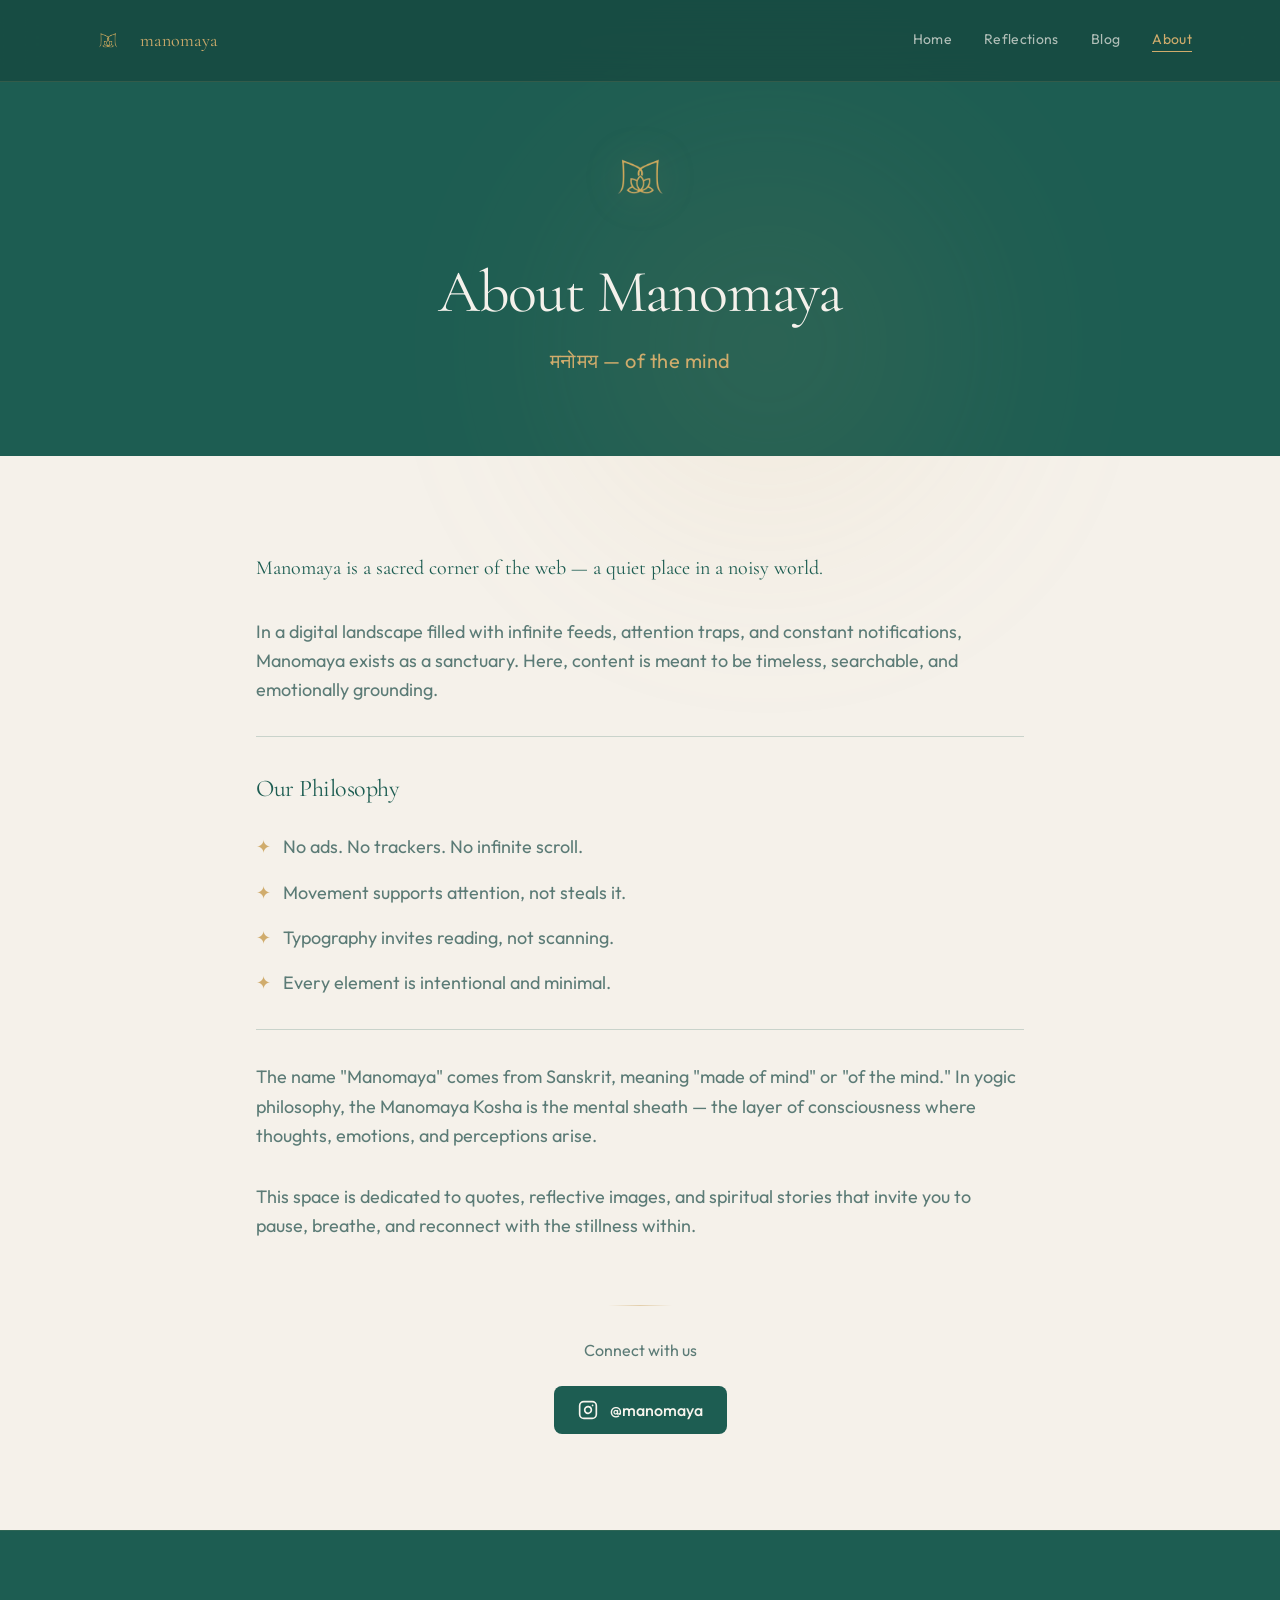
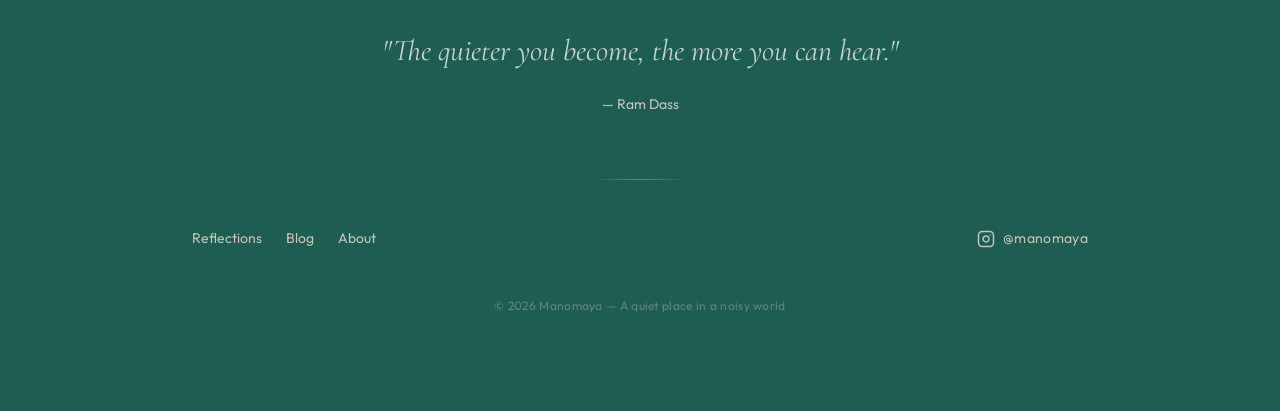
==== commit df239bb7: "SEO optimization, disabled Gallery, and fixed hero scroll overlap with tactile grain texture" ====
--- a/about.html
+++ b/about.html
@@ -36,7 +36,6 @@
             <div class="desktop-nav">
                 <a href="index.html" class="nav-link">Home</a>
                 <a href="reflections.html" class="nav-link">Reflections</a>
-                <a href="gallery.html" class="nav-link">Gallery</a>
                 <a href="blog.html" class="nav-link">Blog</a>
                 <a href="about.html" class="nav-link active">About</a>
             </div>
@@ -52,7 +51,6 @@
             <div class="mobile-nav-content">
                 <a href="index.html" class="mobile-nav-link">Home</a>
                 <a href="reflections.html" class="mobile-nav-link">Reflections</a>
-                <a href="gallery.html" class="mobile-nav-link">Gallery</a>
                 <a href="blog.html" class="mobile-nav-link">Blog</a>
                 <a href="about.html" class="mobile-nav-link active">About</a>
             </div>
@@ -152,7 +150,6 @@
             <div class="footer-links-section scroll-anim flex-between mb-12">
                 <div class="footer-nav">
                     <a href="reflections.html" class="footer-link">Reflections</a>
-                    <a href="gallery.html" class="footer-link">Gallery</a>
                     <a href="blog.html" class="footer-link">Blog</a>
                     <a href="about.html" class="footer-link">About</a>
                 </div>
--- a/style.css
+++ b/style.css
@@ -22,8 +22,11 @@
   --font-serif: 'Cormorant Garamond', Georgia, serif;
   --font-sans: 'Outfit', system-ui, sans-serif;
   
-  /* Shadows */
+  /* Shadows & Glassmorphism */
   --shadow-glow: 0 0 80px -20px hsla(38, 52%, 62%, 0.4);
+  --glass-bg: hsla(170, 52%, 18%, 0.7);
+  --glass-border: hsla(38, 52%, 62%, 0.15);
+  --glass-blur: 16px;
 }
 
 * {
@@ -115,12 +118,19 @@
 .navbar {
   position: fixed;
   top: 0; left: 0; right: 0;
-  z-index: 50;
-  background-color: hsla(170, 52%, 18%, 0.9);
-  backdrop-filter: blur(12px);
-  -webkit-backdrop-filter: blur(12px);
-  border-bottom: 1px solid var(--border-gold-10);
-  transition: transform 0.3s ease;
+  z-index: 100;
+  background-color: var(--glass-bg);
+  backdrop-filter: blur(var(--glass-blur));
+  -webkit-backdrop-filter: blur(var(--glass-blur));
+  border-bottom: 1px solid var(--glass-border);
+  transition: all 0.4s cubic-bezier(0.4, 0, 0.2, 1);
+}
+
+.navbar.scrolled {
+  padding-top: 0.25rem;
+  padding-bottom: 0.25rem;
+  background-color: hsla(170, 52%, 12%, 0.85);
+  box-shadow: 0 10px 30px -10px rgba(0,0,0,0.3);
 }
 
 .nav-container {
@@ -399,6 +409,8 @@
   bottom: 2rem;
   left: 50%;
   transform: translateX(-50%);
+  z-index: 5;
+  margin-top: 4rem; /* Ensure space below Sanskrit text */
 }
 
 .scroll-bounce {
@@ -1171,4 +1183,212 @@
 .inline-flex { display: inline-flex; }
 .ml-1 { margin-left: 0.25rem; }
 .block { display: block; }
-.inline-block { display: inline-block; }+.inline-block { display: inline-block; }
+
+/* --- Premium Enhancements --- */
+
+/* Custom Cursor */
+.cursor-dot, .cursor-outline {
+  pointer-events: none;
+  position: fixed;
+  top: 0; left: 0;
+  transform: translate(-50%, -50%);
+  border-radius: 50%;
+  opacity: 0;
+  transition: opacity 0.3s ease, transform 0.3s ease;
+  z-index: 9999;
+}
+.cursor-dot {
+  width: 8px; height: 8px;
+  background-color: var(--gold);
+}
+.cursor-outline {
+  width: 40px; height: 40px;
+  border: 1px solid var(--gold);
+}
+body:hover .cursor-dot, body:hover .cursor-outline {
+  opacity: 1;
+}
+
+/* Scroll Progress Bar */
+.scroll-progress {
+  position: fixed;
+  top: 0; left: 0;
+  width: 0%; height: 2px;
+  background: linear-gradient(90deg, transparent, var(--gold));
+  z-index: 101;
+  transition: width 0.1s ease-out;
+}
+
+/* Sticky Stacking Gallery (OpenAI Style) */
+.stacking-section {
+  position: relative;
+  background-color: var(--background);
+}
+
+.stack-layer {
+  position: sticky;
+  top: 0;
+  height: 100vh;
+  height: 100dvh;
+  display: flex;
+  align-items: center;
+  justify-content: center;
+  overflow: hidden;
+  z-index: 1;
+}
+
+.stack-content {
+  position: relative;
+  width: 100%;
+  height: 100%;
+  display: flex;
+  flex-direction: column;
+  align-items: center;
+  justify-content: center;
+}
+
+.stack-img-wrapper {
+  position: absolute;
+  inset: 0;
+  z-index: 1;
+}
+
+.stack-img {
+  width: 100%;
+  height: 100%;
+  object-fit: cover;
+  transition: transform 0.8s cubic-bezier(0.2, 0.8, 0.2, 1);
+  will-change: transform;
+}
+
+.stack-overlay {
+  position: absolute;
+  inset: 0;
+  background: radial-gradient(circle at center, transparent 0%, rgba(0,0,0,0.4) 100%);
+  z-index: 2;
+}
+
+.stack-text {
+  position: relative;
+  z-index: 3;
+  text-align: center;
+  padding: 2rem;
+  max-width: 40rem;
+}
+
+.stack-title {
+  font-size: 3.5rem;
+  color: var(--cream);
+  margin-bottom: 1rem;
+  text-shadow: 0 2px 10px rgba(0,0,0,0.3);
+}
+
+.stack-desc {
+  font-size: 1.25rem;
+  color: var(--muted-foreground);
+  font-weight: 300;
+}
+
+@media (max-width: 768px) {
+  .stack-title {
+    font-size: 2.2rem;
+  }
+  .stack-desc {
+    font-size: 1rem;
+  }
+  .stack-text {
+    padding: 1.5rem;
+    background: rgba(0,0,0,0.3);
+    backdrop-filter: blur(5px);
+    border-radius: 1rem;
+    margin: 1rem;
+    width: calc(100% - 2rem);
+  }
+}
+
+/* Page Reveal Animation */
+.reveal-content {
+  opacity: 0;
+  transform: translateY(20px);
+  transition: opacity 1.2s ease, transform 1.2s ease;
+}
+.reveal-content.active {
+  opacity: 1;
+  transform: translateY(0);
+}
+
+/* Reflection Stacking Specifics */
+.reflection-stacking-section {
+  position: relative;
+  background-color: var(--teal-darker);
+}
+
+.reflection-stack-layer {
+  position: sticky;
+  top: 0;
+  height: 100vh;
+  height: 100dvh;
+  display: flex;
+  align-items: center;
+  justify-content: center;
+  overflow: hidden;
+  padding: 2rem;
+  z-index: 1;
+}
+
+.reflection-stack-card {
+  background-color: hsla(170, 50%, 15%, 0.8);
+  backdrop-filter: blur(16px);
+  -webkit-backdrop-filter: blur(16px);
+  border: 1px solid var(--glass-border);
+  border-radius: 1.5rem;
+  padding: 3rem;
+  max-width: 50rem;
+  width: 100%;
+  box-shadow: 0 30px 60px rgba(0,0,0,0.6);
+  position: relative;
+  z-index: 10;
+  transition: transform 0.5s ease;
+}
+
+@media (max-width: 768px) {
+  .reflection-stack-layer {
+    padding: 1rem;
+  }
+  .reflection-stack-card {
+    padding: 2rem 1.5rem;
+    max-height: 85dvh;
+    overflow-y: auto;
+  }
+  .feed-title {
+    font-size: 1.75rem;
+  }
+}
+
+.reflection-stack-card:hover {
+  transform: translateY(-5px);
+  border-color: var(--gold);
+}
+
+/* Texture Overlay */
+body::before {
+  content: "";
+  position: fixed;
+  inset: 0;
+  width: 100%;
+  height: 100%;
+  background-image: url('https://www.transparenttextures.com/patterns/felt.png');
+  opacity: 0.03;
+  pointer-events: none;
+  z-index: 9999;
+}
+
+@media (max-width: 768px) {
+  .reflection-stack-card {
+    padding: 1.5rem;
+  }
+  .stack-title {
+    font-size: 2.5rem;
+  }
+}
